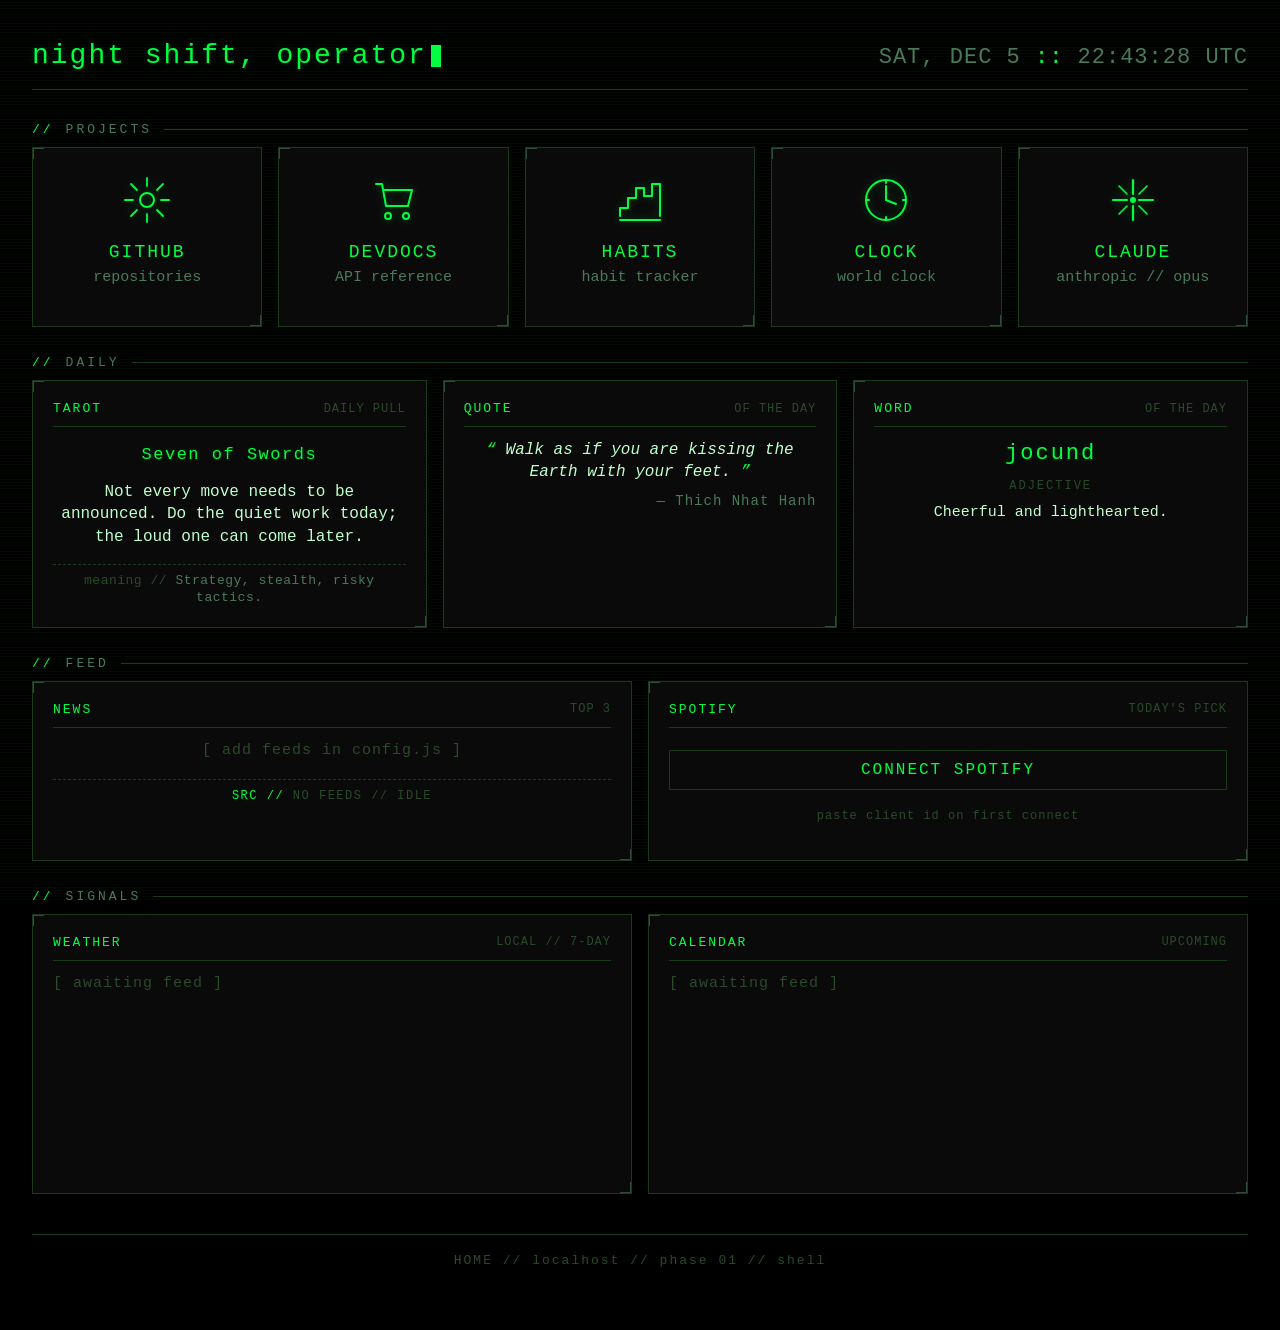
==== browsers/librewolf/newtab/index.html @ 65a0a0f4 "Initial public release Co-Authored-By: Claude Opus 5.5 <noreply@anthropic.com>" ====
<!DOCTYPE html>
<html lang="en">
<head>
<meta charset="UTF-8">
<title>HOME // new tab</title>
<style>
  :root {
    --sc-bg:         #000000;
    --sc-panel:      #0a0a0a;
    --sc-hover:      #001a0a;
    --sc-border:     #1a3a1a;
    --sc-border-lit: #00ff41;
    --sc-text:       #c0ffcc;
    --sc-text-dim:   #4a7a5a;
    --sc-text-ghost: #2a4a2a;
    --sc-green:      #00ff41;
    --sc-green-dim:  #00cc33;
    --sc-amber:      #ffaa00;
    --sc-red:        #ff0033;
    --sc-glow:       0 0 12px rgba(0, 255, 65, 0.35);
    --sc-glow-soft:  0 0 6px  rgba(0, 255, 65, 0.18);
  }

  * { box-sizing: border-box; margin: 0; padding: 0; }

  html, body {
    background: var(--sc-bg);
    color: var(--sc-text);
    font-family: "VT323", monospace;
    font-size: 20px;
    min-height: 100vh;
    overflow-x: hidden;
  }

  /* Scanlines overlay — classic CRT scanline pattern */
  body::before {
    content: "";
    position: fixed;
    inset: 0;
    pointer-events: none;
    z-index: 1;
    background-image: repeating-linear-gradient(
      to bottom,
      transparent 0,
      transparent 2px,
      rgba(0, 255, 65, 0.04) 2px,
      rgba(0, 255, 65, 0.04) 3px
    );
  }

  .wrap {
    max-width: 1400px;
    margin: 0 auto;
    padding: 40px 32px 60px;
    position: relative;
    z-index: 2;
  }

  /* ===== Header ===== */
  header {
    display: flex;
    align-items: baseline;
    justify-content: space-between;
    padding-bottom: 18px;
    border-bottom: 1px solid var(--sc-border);
    margin-bottom: 32px;
  }
  .greeting {
    font-family: "VT323", monospace;
    font-size: 28px;
    color: var(--sc-green);
    letter-spacing: 2px;
    text-shadow: var(--sc-glow-soft);
  }
  .greeting .cursor {
    display: inline-block;
    width: 10px; height: 22px;
    background: var(--sc-green);
    margin-left: 4px;
    animation: blink 1s steps(2) infinite;
    vertical-align: middle;
  }
  .clock {
    font-family: "VT323", monospace;
    font-size: 22px;
    color: var(--sc-text-dim);
    letter-spacing: 1px;
  }
  .clock .sep { color: var(--sc-green); }
  @keyframes blink { 50% { opacity: 0; } }

  /* ===== Row headers ===== */
  .row-label {
    font-family: "VT323", monospace;
    font-size: 13px;
    letter-spacing: 3px;
    color: var(--sc-text-dim);
    text-transform: uppercase;
    margin: 28px 0 10px;
    display: flex;
    align-items: center;
    gap: 12px;
  }
  .row-label::before {
    content: "//";
    color: var(--sc-green);
  }
  .row-label::after {
    content: "";
    flex: 1;
    height: 1px;
    background: var(--sc-border);
  }

  /* ===== Grid rows ===== */
  .grid-5 {
    display: grid;
    grid-template-columns: repeat(5, 1fr);
    gap: 16px;
  }
  .grid-4 {
    display: grid;
    grid-template-columns: repeat(4, 1fr);
    gap: 16px;
  }
  .grid-3 {
    display: grid;
    grid-template-columns: repeat(3, 1fr);
    gap: 16px;
  }
  .grid-2 {
    display: grid;
    grid-template-columns: repeat(2, 1fr);
    gap: 16px;
  }

  @media (max-width: 1200px) {
    .grid-5 { grid-template-columns: repeat(3, 1fr); }
  }
  @media (max-width: 1000px) {
    .grid-4 { grid-template-columns: repeat(2, 1fr); }
    .grid-3 { grid-template-columns: 1fr; }
    .grid-2 { grid-template-columns: 1fr; }
  }
  @media (max-width: 800px) {
    .grid-5 { grid-template-columns: repeat(2, 1fr); }
  }
  @media (max-width: 560px) {
    .grid-4 { grid-template-columns: 1fr; }
    .grid-5 { grid-template-columns: 1fr; }
  }

  /* ===== Card base ===== */
  .card {
    background: var(--sc-panel);
    border: 1px solid var(--sc-border);
    padding: 20px;
    position: relative;
    transition: border-color 150ms ease,
                box-shadow   200ms ease,
                background   150ms ease;
    overflow: hidden;
  }
  .card:hover {
    border-color: var(--sc-green);
    box-shadow: var(--sc-glow);
    background: var(--sc-hover);
  }
  .card::before {
    content: "";
    position: absolute;
    top: 0; left: 0;
    width: 10px; height: 10px;
    border-top:  1px solid var(--sc-text-dim);
    border-left: 1px solid var(--sc-text-dim);
    opacity: 0.6;
    transition: border-color 150ms ease;
  }
  .card:hover::before { border-color: var(--sc-green); }
  .card::after {
    content: "";
    position: absolute;
    bottom: 0; right: 0;
    width: 10px; height: 10px;
    border-bottom: 1px solid var(--sc-text-dim);
    border-right:  1px solid var(--sc-text-dim);
    opacity: 0.6;
    transition: border-color 150ms ease;
  }
  .card:hover::after { border-color: var(--sc-green); }

  /* ===== Launcher cards ===== */
  .launcher {
    display: flex;
    flex-direction: column;
    align-items: center;
    text-align: center;
    text-decoration: none;
    color: inherit;
    padding: 24px 16px;
    min-height: 180px;
  }
  .launcher .icon-slot {
    width: 56px; height: 56px;
    display: flex;
    align-items: center;
    justify-content: center;
    color: var(--sc-green);
    margin-bottom: 14px;
    filter: drop-shadow(0 0 4px rgba(0, 255, 65, 0.3));
  }
  .launcher:hover .icon-slot {
    filter: drop-shadow(0 0 8px rgba(0, 255, 65, 0.7));
  }
  .launcher .title {
    font-family: "VT323", monospace;
    font-size: 18px;
    color: var(--sc-green);
    letter-spacing: 2px;
    margin-bottom: 6px;
  }
  .launcher .tagline {
    font-size: 15px;
    color: var(--sc-text-dim);
    line-height: 1.3;
  }

  /* ===== Widget cards ===== */
  .widget {
    min-height: 180px;
    display: flex;
    flex-direction: column;
  }
  .widget .w-head {
    display: flex;
    align-items: center;
    justify-content: space-between;
    padding-bottom: 10px;
    margin-bottom: 12px;
    border-bottom: 1px solid var(--sc-border);
  }
  .widget .w-title {
    font-family: "VT323", monospace;
    font-size: 13px;
    letter-spacing: 2px;
    color: var(--sc-green);
    text-transform: uppercase;
  }
  .widget .w-badge {
    font-size: 12px;
    color: var(--sc-text-ghost);
    letter-spacing: 1px;
  }
  .widget .w-body {
    flex: 1;
    color: var(--sc-text);
    font-size: 17px;
    line-height: 1.4;
    display: flex;
    align-items: center;
    justify-content: center;
    text-align: center;
  }
  .widget .placeholder {
    color: var(--sc-text-ghost);
    font-size: 15px;
    letter-spacing: 1px;
  }
  .widget .placeholder::before { content: "[ "; }
  .widget .placeholder::after  { content: " ]"; }

  /* Lower row — weather + calendar get taller cards */
  .row-lower .widget { min-height: 280px; }

  /* ===== Widget content — tarot / quote / word ===== */
  .w-body { align-items: flex-start !important; justify-content: flex-start !important; }
  .w-body .content {
    width: 100%;
    display: flex;
    flex-direction: column;
    gap: 8px;
  }
  /* Tarot */
  .tarot-name {
    font-family: "VT323", monospace;
    font-size: 17px;
    color: var(--sc-green);
    letter-spacing: 1.5px;
    text-shadow: var(--sc-glow-soft);
    text-align: center;
    margin-top: 4px;
  }
  .tarot-read {
    font-size: 16px;
    color: var(--sc-text);
    line-height: 1.4;
    text-align: center;
    margin-top: 6px;
  }
  .tarot-meaning {
    font-size: 13px;
    color: var(--sc-text-dim);
    line-height: 1.3;
    text-align: center;
    margin-top: 8px;
    padding-top: 8px;
    border-top: 1px dashed var(--sc-border);
    letter-spacing: 0.5px;
  }
  .tarot-meaning::before { content: "meaning // "; color: var(--sc-text-ghost); }
  /* Source/attribution footer used on daily widgets */
  .w-src {
    font-size: 12px;
    color: var(--sc-text-ghost);
    letter-spacing: 1.5px;
    margin-top: 10px;
    padding-top: 8px;
    border-top: 1px dashed var(--sc-border);
    text-transform: uppercase;
  }
  .w-src::before { content: "src // "; color: var(--sc-green); }
  /* Quote */
  .quote-text {
    font-size: 16px;
    color: var(--sc-text);
    line-height: 1.4;
    font-style: italic;
  }
  .quote-text::before { content: "“ "; color: var(--sc-green); }
  .quote-text::after  { content: " ”"; color: var(--sc-green); }
  .quote-author {
    font-size: 14px;
    color: var(--sc-text-dim);
    text-align: right;
    letter-spacing: 1px;
  }
  .quote-author::before { content: "— "; }
  /* Word */
  .word-text {
    font-family: "VT323", monospace;
    font-size: 22px;
    color: var(--sc-green);
    letter-spacing: 2px;
    text-shadow: var(--sc-glow-soft);
  }
  .word-pos {
    font-size: 12px;
    color: var(--sc-text-ghost);
    letter-spacing: 2px;
    text-transform: uppercase;
  }
  .word-def {
    font-size: 15px;
    color: var(--sc-text);
    line-height: 1.35;
  }
  /* News */
  .news-widget { min-height: 0; }
  .news-widget .w-body { display: block; }
  .news-item {
    display: flex;
    gap: 16px;
    align-items: baseline;
    padding: 10px 2px;
    text-decoration: none;
    color: inherit;
    border-bottom: 1px dashed var(--sc-border);
    transition: color 120ms ease, background 120ms ease;
  }
  .news-item:last-of-type { border-bottom: none; }
  .news-item:hover {
    background: var(--sc-hover);
  }
  .news-label {
    font-size: 14px;
    letter-spacing: 1.5px;
    color: var(--sc-green);
    text-transform: uppercase;
    min-width: 170px;
    flex-shrink: 0;
    text-shadow: var(--sc-glow-soft);
  }
  .news-label::before { content: "[ "; color: var(--sc-text-ghost); }
  .news-label::after  { content: " ]"; color: var(--sc-text-ghost); }
  .news-title {
    font-size: 16px;
    color: var(--sc-text);
    line-height: 1.3;
  }
  .news-item:hover .news-title { color: var(--sc-green); }
  @media (max-width: 700px) {
    .news-item { flex-direction: column; gap: 4px; }
    .news-label { min-width: 0; }
  }
  /* Spotify */
  .spotify-widget .w-body { display: block; }
  .spotify-track {
    display: flex;
    gap: 14px;
    align-items: center;
    text-decoration: none;
    color: inherit;
    padding: 6px 0;
    transition: opacity 120ms ease;
  }
  .spotify-track:hover { opacity: 0.9; }
  .spotify-art {
    width: 84px;
    height: 84px;
    border: 1px solid var(--sc-border);
    flex-shrink: 0;
    object-fit: cover;
    transition: border-color 120ms ease, box-shadow 200ms ease;
  }
  .spotify-track:hover .spotify-art {
    border-color: var(--sc-green);
    box-shadow: var(--sc-glow);
  }
  .spotify-meta { flex: 1; min-width: 0; }
  .spotify-title {
    font-size: 18px;
    color: var(--sc-green);
    text-shadow: var(--sc-glow-soft);
    margin-bottom: 4px;
    overflow: hidden;
    text-overflow: ellipsis;
    white-space: nowrap;
    letter-spacing: 1px;
  }
  .spotify-artist {
    font-size: 15px;
    color: var(--sc-text);
    overflow: hidden;
    text-overflow: ellipsis;
    white-space: nowrap;
  }
  .spotify-album {
    font-size: 13px;
    color: var(--sc-text-dim);
    margin-top: 4px;
    overflow: hidden;
    text-overflow: ellipsis;
    white-space: nowrap;
  }
  .spotify-connect-wrap { text-align: center; padding: 10px 0; }
  .spotify-connect {
    background: transparent;
    color: var(--sc-green);
    border: 1px solid var(--sc-border);
    padding: 10px 20px;
    font-family: "VT323", monospace;
    font-size: 16px;
    letter-spacing: 2px;
    cursor: pointer;
    text-transform: uppercase;
    transition: all 150ms ease;
  }
  .spotify-connect:hover {
    border-color: var(--sc-green);
    box-shadow: var(--sc-glow);
    background: var(--sc-hover);
  }
  .spotify-hint {
    font-size: 12px;
    color: var(--sc-text-ghost);
    margin-top: 10px;
    letter-spacing: 1px;
  }

  /* ===== Footer ===== */
  footer {
    margin-top: 40px;
    padding-top: 18px;
    border-top: 1px solid var(--sc-border);
    text-align: center;
    font-size: 13px;
    color: var(--sc-text-ghost);
    letter-spacing: 2px;
  }
</style>
</head>
<body>
<div class="wrap">

  <header>
    <div class="greeting">
      <span id="greeting">boot sequence</span><span class="cursor"></span>
    </div>
    <div class="clock">
      <span id="date">—</span>
      <span class="sep">::</span>
      <span id="time">—</span>
    </div>
  </header>

  <!-- ===== ROW 1 — launchers ===== -->
  <div class="row-label">PROJECTS</div>
  <section class="grid-5">

    <a class="card launcher" href="https://github.com">
      <span class="icon-slot" aria-hidden="true">
        <!-- sunburst / radiating phosphor -->
        <svg width="48" height="48" viewBox="0 0 48 48" fill="none" stroke="currentColor" stroke-width="2" stroke-linecap="round">
          <circle cx="24" cy="24" r="7"/>
          <g stroke-width="1.8">
            <line x1="24" y1="2"  x2="24" y2="10"/>
            <line x1="24" y1="38" x2="24" y2="46"/>
            <line x1="2"  y1="24" x2="10" y2="24"/>
            <line x1="38" y1="24" x2="46" y2="24"/>
            <line x1="8"  y1="8"  x2="14" y2="14"/>
            <line x1="34" y1="34" x2="40" y2="40"/>
            <line x1="40" y1="8"  x2="34" y2="14"/>
            <line x1="14" y1="34" x2="8"  y2="40"/>
          </g>
        </svg>
      </span>
      <div class="title">GITHUB</div>
      <div class="tagline">repositories</div>
    </a>

    <a class="card launcher" href="https://devdocs.io">
      <span class="icon-slot" aria-hidden="true">
        <!-- minimal cart -->
        <svg width="48" height="48" viewBox="0 0 48 48" fill="none" stroke="currentColor" stroke-width="2" stroke-linecap="round" stroke-linejoin="round">
          <path d="M6 8 H12 L16 30 H38 L42 14 H14"/>
          <circle cx="18" cy="40" r="3"/>
          <circle cx="36" cy="40" r="3"/>
        </svg>
      </span>
      <div class="title">DEVDOCS</div>
      <div class="tagline">API reference</div>
    </a>

    <a class="card launcher" href="https://example.com">
      <span class="icon-slot" aria-hidden="true">
        <!-- stepped habit graph -->
        <svg width="48" height="48" viewBox="0 0 48 48" fill="none" stroke="currentColor" stroke-width="2" stroke-linecap="round" stroke-linejoin="round">
          <polyline points="4,40 4,32 12,32 12,22 20,22 20,12 28,12 28,20 36,20 36,8 44,8 44,40"/>
          <line x1="4" y1="44" x2="44" y2="44"/>
        </svg>
      </span>
      <div class="title">HABITS</div>
      <div class="tagline">habit tracker</div>
    </a>

    <a class="card launcher" href="https://time.is">
      <span class="icon-slot" aria-hidden="true">
        <!-- analog clock -->
        <svg width="48" height="48" viewBox="0 0 48 48" fill="none" stroke="currentColor" stroke-width="2" stroke-linecap="round">
          <circle cx="24" cy="24" r="20"/>
          <line x1="24" y1="24" x2="24" y2="10"/>
          <line x1="24" y1="24" x2="34" y2="28"/>
          <line x1="24" y1="4" x2="24" y2="7"/>
          <line x1="24" y1="41" x2="24" y2="44"/>
          <line x1="4" y1="24" x2="7" y2="24"/>
          <line x1="41" y1="24" x2="44" y2="24"/>
        </svg>
      </span>
      <div class="title">CLOCK</div>
      <div class="tagline">world clock</div>
    </a>

    <a class="card launcher" href="https://claude.ai">
      <span class="icon-slot" aria-hidden="true">
        <!-- claude: 8-point radial spark, nods to Anthropic's mark without copying -->
        <svg width="48" height="48" viewBox="0 0 48 48" fill="none" stroke="currentColor" stroke-width="2" stroke-linecap="round">
          <g stroke-width="2.2">
            <!-- four long cardinal rays -->
            <line x1="24" y1="4"  x2="24" y2="18"/>
            <line x1="24" y1="30" x2="24" y2="44"/>
            <line x1="4"  y1="24" x2="18" y2="24"/>
            <line x1="30" y1="24" x2="44" y2="24"/>
          </g>
          <g stroke-width="1.6">
            <!-- four shorter diagonal rays -->
            <line x1="10" y1="10" x2="18" y2="18"/>
            <line x1="30" y1="30" x2="38" y2="38"/>
            <line x1="38" y1="10" x2="30" y2="18"/>
            <line x1="18" y1="30" x2="10" y2="38"/>
          </g>
          <!-- tight center dot -->
          <circle cx="24" cy="24" r="2" fill="currentColor"/>
        </svg>
      </span>
      <div class="title">CLAUDE</div>
      <div class="tagline">anthropic // opus</div>
    </a>

  </section>

  <!-- ===== ROW 2 — daily widgets ===== -->
  <div class="row-label">DAILY</div>
  <section class="grid-3">


    <article class="card widget">
      <div class="w-head">
        <div class="w-title">TAROT</div>
        <div class="w-badge" id="tarot-badge">DAILY PULL</div>
      </div>
      <div class="w-body" id="tarot-body"><span class="placeholder">awaiting transmission</span></div>
    </article>

    <article class="card widget">
      <div class="w-head">
        <div class="w-title">QUOTE</div>
        <div class="w-badge" id="quote-badge">OF THE DAY</div>
      </div>
      <div class="w-body" id="quote-body"><span class="placeholder">awaiting transmission</span></div>
    </article>

    <article class="card widget">
      <div class="w-head">
        <div class="w-title">WORD</div>
        <div class="w-badge" id="word-badge">OF THE DAY</div>
      </div>
      <div class="w-body" id="word-body"><span class="placeholder">awaiting transmission</span></div>
    </article>

  </section>

  <!-- ===== ROW 3 — news feed + spotify ===== -->
  <div class="row-label">FEED</div>
  <section class="grid-2">
    <article class="card widget news-widget">
      <div class="w-head">
        <div class="w-title">NEWS</div>
        <div class="w-badge" id="news-badge">TOP 3</div>
      </div>
      <div class="w-body" id="news-body"><span class="placeholder">awaiting feed</span></div>
    </article>
    <article class="card widget spotify-widget">
      <div class="w-head">
        <div class="w-title">SPOTIFY</div>
        <div class="w-badge" id="spotify-badge">TODAY'S PICK</div>
      </div>
      <div class="w-body" id="spotify-body"><span class="placeholder">not connected</span></div>
    </article>
  </section>

  <!-- ===== ROW 4 — weather + calendar ===== -->
  <div class="row-label">SIGNALS</div>
  <section class="grid-2 row-lower">

    <article class="card widget">
      <div class="w-head">
        <div class="w-title">WEATHER</div>
        <div class="w-badge" id="weather-badge">LOCAL // 7-DAY</div>
      </div>
      <div class="w-body"><span class="placeholder">awaiting feed</span></div>
    </article>

    <article class="card widget">
      <div class="w-head">
        <div class="w-title">CALENDAR</div>
        <div class="w-badge">UPCOMING</div>
      </div>
      <div class="w-body"><span class="placeholder">awaiting feed</span></div>
    </article>

  </section>

  <footer>HOME // <span id="hostline">localhost</span> // phase 01 // shell</footer>

</div>

<script src="config.js"></script>
<script>
  // ===== Time-of-day greeting + clock =====
  // Matches GRTA mood schedule: dawn / morning / afternoon / evening / night
  const pad = n => String(n).padStart(2, "0");

  const CFG = window.HOME_CONFIG || {};
  const USER = CFG.name || "operator";

  function greetingFor(h) {
    if (h >= 5  && h < 12) return "good morning, " + USER;
    if (h >= 12 && h < 18) return "good afternoon, " + USER;
    if (h >= 18 && h < 22) return "good evening, " + USER;
    return "night shift, " + USER;
  }

  // Launcher cards and badges from config.js (missing entries keep the markup defaults).
  document.querySelectorAll(".card.launcher").forEach((card, i) => {
    const l = (CFG.launchers || [])[i];
    if (!l) return;
    if (l.href) card.href = l.href;
    if (l.title) card.querySelector(".title").textContent = l.title;
    if (l.tagline) card.querySelector(".tagline").textContent = l.tagline;
  });
  if (CFG.weatherLabel) document.getElementById("weather-badge").textContent = CFG.weatherLabel;

  function render() {
    const d = new Date();
    document.getElementById("greeting").textContent = greetingFor(d.getHours());
    document.getElementById("date").textContent =
      d.toLocaleDateString(undefined, { weekday: "short", month: "short", day: "numeric" }).toUpperCase();
    // Include the timezone abbreviation so the spoofed-tz case is visible.
    // If RFP is still clamping us to UTC, this reads "UTC" or nothing.
    const tz = (() => {
      try {
        const m = d.toLocaleString("en-US", { timeZoneName: "short" }).match(/\b([A-Z]{2,5})$/);
        return m ? m[1] : "";
      } catch (_) { return ""; }
    })();
    document.getElementById("time").textContent =
      pad(d.getHours()) + ":" + pad(d.getMinutes()) + ":" + pad(d.getSeconds()) +
      (tz ? " " + tz : "");
  }
  render();
  setInterval(render, 1000);
</script>

<script>
/* ==== Phase 2 data: tarot deck + quote fallback + word bank ==== */

const TAROT_DECK = [
  // Major Arcana — r = today's energy read
  { n: "0 — The Fool",            m: "New beginnings, leap of faith, innocence, spontaneity.",      r: "Say yes to the thing that scares you a little. The jump is the point — no one ever felt ready." },
  { n: "I — The Magician",        m: "Manifestation, resourcefulness, willpower, focused action.",  r: "You already have every tool you need. Stop collecting and start building." },
  { n: "II — The High Priestess", m: "Intuition, sacred knowledge, the unconscious mind, stillness.",r: "The answer is quieter than the noise. Sit with the question before reaching for the inbox." },
  { n: "III — The Empress",       m: "Femininity, beauty, nature, abundance, nurture.",             r: "Nurture the thing you've been neglecting — the project, the person, the self. Today it grows." },
  { n: "IV — The Emperor",        m: "Authority, structure, control, stable foundation.",           r: "Structure beats willpower. Build the framework today, work inside it tomorrow." },
  { n: "V — The Hierophant",      m: "Tradition, spiritual wisdom, conformity, mentorship.",        r: "Someone has already solved this problem. Find them, read them, borrow the playbook." },
  { n: "VI — The Lovers",         m: "Love, harmony, partnerships, alignment of values.",           r: "A choice today aligns you with what matters. Pick the option your values endorse, not the one that's easier." },
  { n: "VII — The Chariot",       m: "Control, willpower, determination, victory through discipline.",r: "Two forces pulling opposite ways — hold the reins on both. Discipline is the only vehicle forward." },
  { n: "VIII — Strength",         m: "Courage, inner strength, compassion, soft persuasion.",       r: "Soft hand, firm resolve. You don't have to win the argument to hold the ground." },
  { n: "IX — The Hermit",         m: "Soul-searching, introspection, solitude, inner guidance.",    r: "Pull back from the group chat today. The signal you need comes in silence." },
  { n: "X — Wheel of Fortune",    m: "Cycles, turning points, destiny, good luck.",                 r: "Something's turning in your favor — don't muscle it, ride it. Notice which door just opened." },
  { n: "XI — Justice",            m: "Fairness, truth, cause and effect, accountability.",          r: "A ledger's about to balance. Tell the truth, own the share that's yours, and let the rest go." },
  { n: "XII — The Hanged Man",    m: "Pause, surrender, new perspective, letting go.",              r: "You're stuck because you're pushing. Let go for a minute and the view flips." },
  { n: "XIII — Death",            m: "Endings, transformation, transition, release.",               r: "Something wants to end today. Don't prop it up out of nostalgia — compost it." },
  { n: "XIV — Temperance",        m: "Balance, moderation, patience, purposeful blending.",         r: "The sustainable pace wins today. Not the sprint, not the crawl — the walk you can keep." },
  { n: "XV — The Devil",          m: "Shadow self, attachment, addiction, self-imposed limits.",    r: "A habit's running the show. Look it dead in the eye — most of its power dies in the looking." },
  { n: "XVI — The Tower",         m: "Sudden upheaval, revelation, collapse of false structure.",   r: "If something falls today, it was already hollow. Clear the rubble — don't rebuild the same thing." },
  { n: "XVII — The Star",         m: "Hope, faith, renewal, serenity, inspiration.",                r: "After a rough stretch, a clear sky. Let yourself believe in the next thing you're making." },
  { n: "XVIII — The Moon",        m: "Illusion, intuition, fear surfacing, the subconscious.",      r: "Not everything you're feeling is real — but not everything you're feeling is wrong. Name which is which." },
  { n: "XIX — The Sun",           m: "Joy, success, vitality, positivity, clarity.",                r: "Today is good on purpose. Don't earn it, don't over-explain it — just be in it." },
  { n: "XX — Judgement",          m: "Reckoning, inner calling, rebirth, absolution.",              r: "A call is coming through — from your past, your gut, or a version of yourself you left behind. Answer it." },
  { n: "XXI — The World",         m: "Completion, integration, accomplishment, wholeness.",         r: "You're closer to done than you think. Finish the last 10% today — don't start a new chapter mid-sentence." },
  // Wands — fire, passion, creative energy
  { n: "Ace of Wands",    m: "Spark of inspiration, new creative energy, opportunity.",             r: "An idea just lit up — protect it for thirty minutes before you pitch, share, or evaluate it." },
  { n: "Two of Wands",    m: "Future planning, decision to expand, bold vision.",                   r: "Zoom out. The six-month view makes today's tradeoff obvious." },
  { n: "Three of Wands",  m: "Foresight, progress, ships coming in.",                               r: "The work you shipped earlier is starting to return value. Watch for signals — follow the warm ones." },
  { n: "Four of Wands",   m: "Celebration, home, belonging, milestones.",                           r: "A milestone earned, even if small — mark it out loud. Unacknowledged wins atrophy." },
  { n: "Five of Wands",   m: "Friction, competition, scrappy disagreement.",                        r: "Friction today is a sign people care. Don't smooth it too early — the heat is making the shape." },
  { n: "Six of Wands",    m: "Public recognition, victory, confidence affirmed.",                   r: "You're being seen. Accept the credit without deflecting — then get back to the next thing." },
  { n: "Seven of Wands",  m: "Defending your ground, perseverance, conviction.",                    r: "Hold the line on the standard. If you lower it today, you'll be defending the lower one tomorrow." },
  { n: "Eight of Wands",  m: "Swift motion, news arriving, rapid progress.",                        r: "Things speed up today. Inbox is active — check it with intention, not anxiety." },
  { n: "Nine of Wands",   m: "Resilience, last stand, stamina under pressure.",                     r: "You're tired, you're close. Not 'push through' — just one more honest round, then rest on purpose." },
  { n: "Ten of Wands",    m: "Overburden, responsibility, carrying too much.",                      r: "The load is too heavy because some of it isn't yours. Put down what you picked up for someone else." },
  { n: "Page of Wands",   m: "Discovery, enthusiasm, exploration of what's new.",                   r: "A beginner's curiosity today. Poke the thing you don't fully understand — the reps compound fast." },
  { n: "Knight of Wands", m: "Adventure, impulsive drive, passionate movement.",                    r: "Momentum is a gift but a poor strategist. Go fast on the right thing — pause to check that twice." },
  { n: "Queen of Wands",  m: "Warmth, confidence, magnetic presence.",                              r: "Bring the warmth today, not the heat. Your presence does more than your pitch." },
  { n: "King of Wands",   m: "Visionary leader, entrepreneurial fire, honor.",                      r: "Lead by pointing at the thing, not by pulling people toward it. The vision is the work." },
  // Cups — water, emotion, relationships
  { n: "Ace of Cups",     m: "New feelings, emotional opening, intuitive flow.",                    r: "Feelings are data. Something opened up — notice what, without rushing to respond." },
  { n: "Two of Cups",     m: "Mutual attraction, partnership, deep rapport.",                       r: "A relationship that matters needs ten minutes of real attention today. Make it." },
  { n: "Three of Cups",   m: "Friendship, celebration, community joy.",                             r: "The work is better when you share it. Text the friend, send the picture, include someone in." },
  { n: "Four of Cups",    m: "Apathy, turning inward, missing what's offered.",                     r: "Something good is being offered while you're looking past it. Look up." },
  { n: "Five of Cups",    m: "Grief, regret, but two cups remain standing.",                        r: "It's OK to mourn what didn't work. It's also OK to pick up what still does — two cups are standing." },
  { n: "Six of Cups",     m: "Nostalgia, childhood memory, old friendships.",                       r: "Something from before is useful again. Reach back — old tool, old friend, old note — bring it forward." },
  { n: "Seven of Cups",   m: "Many options, illusion, need to choose.",                             r: "Too many tabs open, literal and figurative. Close six. The right one becomes obvious." },
  { n: "Eight of Cups",   m: "Walking away from what no longer nourishes.",                         r: "You've outgrown something — a tool, a role, a rhythm. Walking away today isn't quitting, it's honesty." },
  { n: "Nine of Cups",    m: "Contentment, wish fulfilled, gratitude.",                             r: "You have more than you're letting yourself notice. Five minutes of gratitude, specific, written down." },
  { n: "Ten of Cups",     m: "Emotional harmony, family, belonging fulfilled.",                     r: "Belonging isn't found, it's made. Tend the people you're already chosen by." },
  { n: "Page of Cups",    m: "Creative message, tender intuition, surprise feeling.",               r: "A surprising feeling shows up — receive it without immediately analyzing it. The message is in the feeling." },
  { n: "Knight of Cups",  m: "Romance, imagination in motion, following the heart.",                r: "Make the romantic gesture today — in love, in craft, in how you open the email. The flourish is the point." },
  { n: "Queen of Cups",   m: "Compassion, emotional wisdom, gentle holding.",                       r: "Be the calm one today. Not the fixer — the one who makes space for someone else to find their own footing." },
  { n: "King of Cups",    m: "Emotional balance, calm under pressure, diplomat.",                   r: "Respond, don't react. The pause before your reply is where your power is today." },
  // Swords — air, mind, conflict
  { n: "Ace of Swords",   m: "Breakthrough, clarity, cutting through confusion.",                   r: "A clear thought cuts through a week of fog today. Write it down the second it lands." },
  { n: "Two of Swords",   m: "Stalemate, blocked, decision avoided.",                               r: "You already know. The only thing missing is your willingness to admit it. Decide by sundown." },
  { n: "Three of Swords", m: "Heartbreak, grief, necessary wounding.",                              r: "A truth will sting today — don't numb it, don't perform it. Let it do its work and pass through." },
  { n: "Four of Swords",  m: "Rest, recovery, retreat to recharge.",                                r: "Rest is the work today. Nap, walk, log off. Guilt about stopping is a cognitive bug, not a signal." },
  { n: "Five of Swords",  m: "Hollow victory, conflict's cost, tension.",                           r: "Winning the argument isn't free. Ask if the cost is worth the point you're trying to make." },
  { n: "Six of Swords",   m: "Transition, moving to calmer waters.",                                r: "You're mid-crossing. The old shore is gone, the new one isn't clear yet — that's fine, just keep rowing." },
  { n: "Seven of Swords", m: "Strategy, stealth, risky tactics.",                                   r: "Not every move needs to be announced. Do the quiet work today; the loud one can come later." },
  { n: "Eight of Swords", m: "Self-imposed trap, perceived restriction.",                           r: "The rope isn't tied. Three of the constraints you think you have, you can just walk out of." },
  { n: "Nine of Swords",  m: "Night anxiety, worry loops, dread.",                                  r: "The 3am version of the problem is lying to you. Wait until you've had coffee before you believe it." },
  { n: "Ten of Swords",   m: "Rock bottom — after this, only up.",                                  r: "Something's hit its floor. Good news: there's nothing left to lose on this front. Build back clean." },
  { n: "Page of Swords",  m: "Curiosity, mental energy, restless learner.",                         r: "Chase the curiosity today. Rabbit hole for an hour — you'll find something you needed." },
  { n: "Knight of Swords",m: "Charge, conviction, direct action.",                                  r: "Go direct today. Skip the five-paragraph preamble, say the thing in one sentence, send it." },
  { n: "Queen of Swords", m: "Clear-eyed, independent, unsentimental truth.",                       r: "Warm heart, cold eye. You can care deeply about the person and still tell them the truth." },
  { n: "King of Swords",  m: "Intellectual authority, ethical reasoning.",                          r: "Be the adult in the room. Calm logic. The feelings are real; the decision is still yours to make clearly." },
  // Pentacles — earth, material, body, work
  { n: "Ace of Pentacles",   m: "New material opportunity, stable ground, seed money.",             r: "A real opportunity with real mechanics today — not a pitch, not a dream. Investigate the actual numbers." },
  { n: "Two of Pentacles",   m: "Juggling, adaptability, flux with rhythm.",                        r: "Multiple plates up is fine; just don't pretend they're all equally important. Rank them, then juggle." },
  { n: "Three of Pentacles", m: "Collaboration, skill-building, craft mastery.",                    r: "Someone can help you today. Not 'save you' — pair with you. Ask." },
  { n: "Four of Pentacles",  m: "Security, holding tight, conserving resources.",                   r: "Holding on tight is how you crush what you're protecting. Loosen the grip — it stays." },
  { n: "Five of Pentacles",  m: "Scarcity felt, help available if you look up.",                    r: "You feel low on something — money, energy, attention. Check what's actually there before spiraling." },
  { n: "Six of Pentacles",   m: "Generosity, balanced giving and receiving.",                       r: "Give something today — help, money, time, a real compliment. And notice if you can accept one back." },
  { n: "Seven of Pentacles", m: "Patience, the long game, sustainable growth.",                     r: "The work is growing even when you don't see it. Check in, don't uproot. Water and wait." },
  { n: "Eight of Pentacles", m: "Apprenticeship, deep practice, craftsmanship.",                    r: "Reps today. Same motion, slightly better, lots of times. Mastery is boring on purpose." },
  { n: "Nine of Pentacles",  m: "Abundance earned, self-sufficiency, elegance.",                    r: "Look at what you've built. Seriously — stop for five minutes and see it. That's real." },
  { n: "Ten of Pentacles",   m: "Legacy, generational wealth, rooted family.",                      r: "Think in decades today, not quarters. What's the version of this that outlives you?" },
  { n: "Page of Pentacles",  m: "Goal-setting, study, new venture plotted.",                        r: "Pick one goal and write the first three concrete steps. Not ten. Three." },
  { n: "Knight of Pentacles",m: "Steady work, reliability, unglamorous progress.",                  r: "Boring is the strategy today. Show up, do the thing, log it, close the laptop. Consistency is the edge." },
  { n: "Queen of Pentacles", m: "Nurturing, resourceful, rooted in the real.",                      r: "Tend the physical environment today — the desk, the pantry, the body. The mind follows the space." },
  { n: "King of Pentacles",  m: "Prosperity, provider, material mastery.",                          r: "You have more leverage than you're using. Invest something — time, capital, attention — with intent, not fear." }
];

const QUOTES_LOCAL = [
  { q: "The obstacle is the way.", a: "Marcus Aurelius" },
  { q: "The cave you fear to enter holds the treasure you seek.", a: "Joseph Campbell" },
  { q: "Simplicity is the ultimate sophistication.", a: "Leonardo da Vinci" },
  { q: "The only way to do great work is to love what you do.", a: "Steve Jobs" },
  { q: "Do not go where the path may lead, go instead where there is no path and leave a trail.", a: "Ralph Waldo Emerson" },
  { q: "It always seems impossible until it's done.", a: "Nelson Mandela" },
  { q: "Whether you think you can or think you can't, you're right.", a: "Henry Ford" },
  { q: "The future depends on what you do today.", a: "Mahatma Gandhi" },
  { q: "Quality is not an act, it is a habit.", a: "Aristotle" },
  { q: "First, solve the problem. Then, write the code.", a: "John Johnson" },
  { q: "Premature optimization is the root of all evil.", a: "Donald Knuth" },
  { q: "Talk is cheap. Show me the code.", a: "Linus Torvalds" },
  { q: "Any sufficiently advanced technology is indistinguishable from magic.", a: "Arthur C. Clarke" },
  { q: "The best way to predict the future is to invent it.", a: "Alan Kay" },
  { q: "Make it work, make it right, make it fast.", a: "Kent Beck" },
  { q: "Programs must be written for people to read, and only incidentally for machines to execute.", a: "Harold Abelson" },
  { q: "Walk as if you are kissing the Earth with your feet.", a: "Thich Nhat Hanh" },
  { q: "Wherever you are, be all there.", a: "Jim Elliot" },
  { q: "The present moment is the only moment available to us, and it is the door to all moments.", a: "Thich Nhat Hanh" },
  { q: "When you know yourself, you are empowered. When you accept yourself, you are invincible.", a: "Tina Lifford" },
  { q: "He who is not busy being born is busy dying.", a: "Bob Dylan" },
  { q: "We are what we pretend to be, so we must be careful about what we pretend to be.", a: "Kurt Vonnegut" },
  { q: "Stay hungry, stay foolish.", a: "Stewart Brand" },
  { q: "Discipline equals freedom.", a: "Jocko Willink" },
  { q: "Amateurs sit and wait for inspiration. The rest of us just get up and go to work.", a: "Stephen King" },
  { q: "The price of anything is the amount of life you exchange for it.", a: "Henry David Thoreau" },
  { q: "The scariest moment is always just before you start.", a: "Stephen King" },
  { q: "You miss 100% of the shots you don't take.", a: "Wayne Gretzky" },
  { q: "Fall seven times, stand up eight.", a: "Japanese Proverb" },
  { q: "The mind is everything. What you think you become.", a: "Buddha" },
  { q: "Act as if what you do makes a difference. It does.", a: "William James" },
  { q: "The journey of a thousand miles begins with a single step.", a: "Lao Tzu" },
  { q: "He who has a why to live can bear almost any how.", a: "Friedrich Nietzsche" },
  { q: "Do what you can, with what you have, where you are.", a: "Theodore Roosevelt" },
  { q: "The unexamined life is not worth living.", a: "Socrates" },
  { q: "Be the change you wish to see in the world.", a: "Mahatma Gandhi" },
  { q: "I think, therefore I am.", a: "René Descartes" },
  { q: "Happiness is not something ready-made. It comes from your own actions.", a: "Dalai Lama" },
  { q: "The greatest glory in living lies not in never falling, but in rising every time we fall.", a: "Nelson Mandela" },
  { q: "Well done is better than well said.", a: "Benjamin Franklin" },
  { q: "What lies behind us and what lies before us are tiny matters compared to what lies within us.", a: "Ralph Waldo Emerson" },
  { q: "Success is not final, failure is not fatal: it is the courage to continue that counts.", a: "Winston Churchill" },
  { q: "Life is what happens to you while you're busy making other plans.", a: "John Lennon" },
  { q: "Everything you can imagine is real.", a: "Pablo Picasso" },
  { q: "You must be the change you wish to see in the world.", a: "Mahatma Gandhi" },
  { q: "The best time to plant a tree was 20 years ago. The second best time is now.", a: "Chinese Proverb" },
  { q: "It is never too late to be what you might have been.", a: "George Eliot" },
  { q: "The only impossible journey is the one you never begin.", a: "Tony Robbins" },
  { q: "Your time is limited, don't waste it living someone else's life.", a: "Steve Jobs" },
  { q: "The harder you work for something, the greater you'll feel when you achieve it.", a: "Anonymous" },
  { q: "Be yourself; everyone else is already taken.", a: "Oscar Wilde" },
  { q: "An unexamined life is not worth living.", a: "Socrates" },
  { q: "Turn your wounds into wisdom.", a: "Oprah Winfrey" },
  { q: "The man who moves a mountain begins by carrying away small stones.", a: "Confucius" }
];

const WORDS = [
  { w: "petrichor",     p: "noun",      d: "The pleasant smell of earth after rain on dry soil." },
  { w: "susurrus",      p: "noun",      d: "A soft whispering or rustling sound." },
  { w: "sillage",       p: "noun",      d: "The scent that lingers in the air after someone has passed through." },
  { w: "limerence",     p: "noun",      d: "The state of being infatuated with another person." },
  { w: "saudade",       p: "noun",      d: "A deep emotional longing for an absent something or someone." },
  { w: "hiraeth",       p: "noun",      d: "A homesickness for a home you cannot return to, or that never was." },
  { w: "numinous",      p: "adjective", d: "Having a strong spiritual or religious quality; mysterious." },
  { w: "ineffable",     p: "adjective", d: "Too great or extreme to be expressed in words." },
  { w: "mellifluous",   p: "adjective", d: "Sweet or musical; pleasant to hear." },
  { w: "ephemeral",     p: "adjective", d: "Lasting for a very short time." },
  { w: "defenestrate",  p: "verb",      d: "To throw someone or something out of a window." },
  { w: "sonorous",      p: "adjective", d: "Imposingly deep and full; resonant." },
  { w: "halcyon",       p: "adjective", d: "Denoting a period of time in the past that was idyllically happy." },
  { w: "lugubrious",    p: "adjective", d: "Looking or sounding sad and dismal." },
  { w: "phosphene",     p: "noun",      d: "A ring or spot of light produced by pressure on the eyeball or direct stimulation of the visual system." },
  { w: "gossamer",      p: "adjective", d: "Light, thin, and insubstantial or delicate." },
  { w: "serendipity",   p: "noun",      d: "The occurrence of events by chance in a happy or beneficial way." },
  { w: "denouement",    p: "noun",      d: "The final part of a narrative where strands of the plot are resolved." },
  { w: "ephemera",      p: "noun",      d: "Things that exist or are used for only a short time." },
  { w: "quixotic",      p: "adjective", d: "Exceedingly idealistic; unrealistic and impractical." },
  { w: "perspicacious", p: "adjective", d: "Having a ready insight into and understanding of things." },
  { w: "surreptitious", p: "adjective", d: "Kept secret, especially because it would not be approved of." },
  { w: "obfuscate",     p: "verb",      d: "To render obscure, unclear, or unintelligible." },
  { w: "palimpsest",    p: "noun",      d: "Something reused or altered but still bearing visible traces of its earlier form." },
  { w: "zephyr",        p: "noun",      d: "A soft, gentle breeze." },
  { w: "nadir",         p: "noun",      d: "The lowest or most unsuccessful point in a situation." },
  { w: "zenith",        p: "noun",      d: "The time at which something is most powerful or successful." },
  { w: "liminal",       p: "adjective", d: "Relating to a transitional or initial stage; occupying a position at a boundary." },
  { w: "apricity",      p: "noun",      d: "The warmth of the sun in winter." },
  { w: "clinquant",     p: "adjective", d: "Glittering with gold or tinsel; showy." },
  { w: "crepuscular",   p: "adjective", d: "Of, resembling, or relating to twilight." },
  { w: "defervescence", p: "noun",      d: "The reduction of a fever; the cooling down." },
  { w: "eudaimonia",    p: "noun",      d: "The contented state of being happy, healthy, and prosperous." },
  { w: "flaneur",       p: "noun",      d: "One who strolls around aimlessly but enjoyably, observing life and the city." },
  { w: "gallivant",     p: "verb",      d: "Go around from one place to another in pursuit of pleasure or entertainment." },
  { w: "incandescent",  p: "adjective", d: "Emitting light as a result of being heated; passionately emotional." },
  { w: "juxtapose",     p: "verb",      d: "Place close together for contrasting effect." },
  { w: "laconic",       p: "adjective", d: "Using few words; expressing much in few words." },
  { w: "myriad",        p: "noun",      d: "A countless or extremely great number." },
  { w: "nemophilist",   p: "noun",      d: "One who loves the forest and its beauty and solitude." },
  { w: "obdurate",      p: "adjective", d: "Stubbornly refusing to change one's opinion or course of action." },
  { w: "pellucid",      p: "adjective", d: "Translucently clear; easily understood." },
  { w: "querulous",     p: "adjective", d: "Complaining in a petulant or whining manner." },
  { w: "redolent",      p: "adjective", d: "Strongly reminiscent or suggestive of; fragrant." },
  { w: "sempiternal",   p: "adjective", d: "Everlasting; eternal." },
  { w: "taciturn",      p: "adjective", d: "Reserved or uncommunicative in speech; saying little." },
  { w: "ubiquitous",    p: "adjective", d: "Present, appearing, or found everywhere." },
  { w: "winsome",       p: "adjective", d: "Attractive or appealing in appearance or character." },
  { w: "xenial",        p: "adjective", d: "Hospitable, especially to visiting strangers or foreigners." },
  { w: "yonder",        p: "adverb",    d: "At some distance in the direction indicated; over there." },
  { w: "zugzwang",      p: "noun",      d: "A position in which any move made worsens the situation; a dilemma." },
  { w: "eloquent",      p: "adjective", d: "Fluent or persuasive in speaking or writing." },
  { w: "fecund",        p: "adjective", d: "Producing or capable of producing an abundance of offspring or new growth." },
  { w: "harbinger",     p: "noun",      d: "A person or thing that announces or signals the approach of another." },
  { w: "incipient",     p: "adjective", d: "Beginning to happen or develop." },
  { w: "jocund",        p: "adjective", d: "Cheerful and lighthearted." },
  { w: "kairos",        p: "noun",      d: "The right, critical, or opportune moment." }
];

/* ==== Helpers ==== */
function dayOfYear(d) {
  const start = new Date(d.getFullYear(), 0, 0);
  const diff = d - start + ((start.getTimezoneOffset() - d.getTimezoneOffset()) * 60 * 1000);
  // +1 offset compensates for resistFingerprinting reporting UTC, which made
  // evening views show the next day's content. Each day still advances by 1;
  // only the starting alignment moves.
  return Math.floor(diff / 86400000) + 1;
}
function daySeed(d) {
  return d.getFullYear() * 1000 + dayOfYear(d);
}
function todayKey() {
  const d = new Date();
  return `${d.getFullYear()}-${String(d.getMonth()+1).padStart(2,'0')}-${String(d.getDate()).padStart(2,'0')}`;
}

/* localStorage cache with TTL (ms). */
const CACHE = {
  get(key) {
    try {
      const raw = localStorage.getItem("home.cache." + key);
      if (!raw) return null;
      const { exp, val } = JSON.parse(raw);
      if (Date.now() > exp) return null;
      return val;
    } catch (_) { return null; }
  },
  /* Stale-read: return cached value ignoring expiry, plus age in ms.
     Used to fall back on stale data when a fetch fails. */
  getStale(key) {
    try {
      const raw = localStorage.getItem("home.cache." + key);
      if (!raw) return null;
      const { exp, val } = JSON.parse(raw);
      return { val, ageMs: Date.now() - (exp - /*written-ttl unknown*/ 0) };
    } catch (_) { return null; }
  },
  set(key, val, ttlMs) {
    try {
      localStorage.setItem("home.cache." + key,
        JSON.stringify({ exp: Date.now() + ttlMs, val, storedAt: Date.now() }));
    } catch (_) {}
  }
};

/* Minimal HTML-escape for user-controlled strings (news titles). */
function escHtml(s) {
  return String(s).replace(/[&<>"']/g, ch =>
    ({ "&":"&amp;", "<":"&lt;", ">":"&gt;", '"':"&quot;", "'":"&#39;" }[ch]));
}

/* ==== Renderers ==== */
function renderTarot() {
  const card = TAROT_DECK[daySeed(new Date()) % TAROT_DECK.length];
  const body = document.getElementById("tarot-body");
  body.innerHTML = `
    <div class="content">
      <div class="tarot-name">${card.n}</div>
      <div class="tarot-read">${card.r}</div>
      <div class="tarot-meaning">${card.m}</div>
    </div>`;
}

function renderLocalQuote() {
  const q = QUOTES_LOCAL[dayOfYear(new Date()) % QUOTES_LOCAL.length];
  const body = document.getElementById("quote-body");
  body.innerHTML = `
    <div class="content">
      <div class="quote-text">${q.q}</div>
      <div class="quote-author">${q.a}</div>
    </div>`;
  document.getElementById("quote-badge").textContent = "OF THE DAY";
}

async function renderQuote() {
  // Try cache first — 24h TTL, keyed by today so new day forces fresh fetch.
  const cacheKey = "quote." + todayKey();
  const cached = CACHE.get(cacheKey);
  if (cached) {
    const body = document.getElementById("quote-body");
    body.innerHTML = `
      <div class="content">
        <div class="quote-text">${cached.q}</div>
        <div class="quote-author">${cached.a}</div>
      </div>`;
    document.getElementById("quote-badge").textContent = "LIVE";
    return;
  }
  // Try ZenQuotes API (free, no auth, CORS enabled). Fallback to local on failure.
  try {
    const res = await fetch("https://zenquotes.io/api/today", { signal: AbortSignal.timeout(4000) });
    if (!res.ok) throw new Error("bad status " + res.status);
    const data = await res.json();
    if (!Array.isArray(data) || !data[0] || !data[0].q) throw new Error("bad shape");
    const quote = { q: data[0].q, a: data[0].a || "Unknown" };
    CACHE.set(cacheKey, quote, 24 * 60 * 60 * 1000);
    const body = document.getElementById("quote-body");
    body.innerHTML = `
      <div class="content">
        <div class="quote-text">${quote.q}</div>
        <div class="quote-author">${quote.a}</div>
      </div>`;
    document.getElementById("quote-badge").textContent = "LIVE";
  } catch (_) {
    renderLocalQuote();
  }
}

function renderWord() {
  const w = WORDS[dayOfYear(new Date()) % WORDS.length];
  const body = document.getElementById("word-body");
  body.innerHTML = `
    <div class="content">
      <div class="word-text">${w.w}</div>
      <div class="word-pos">${w.p}</div>
      <div class="word-def">${w.d}</div>
    </div>`;
}


/* ==== News: keyword → category label map ==================================
   Order matters — more specific patterns first (regions/proper nouns
   before generic topics) so a "Russian missile strike" becomes
   "Russia Update" not generic "War Update". Fallback is "World News". */
const NEWS_CATEGORIES = [
  { re: /\b(ukraine|russia|russian|putin|zelensky|moscow|kyiv|kremlin)\b/i, label: "Russia Update" },
  { re: /\b(israel|israeli|palestin|gaza|hamas|hezbollah|iran|iranian|syria|lebanon|houthi|yemen)\b/i, label: "Mideast" },
  { re: /\b(china|chinese|taiwan|beijing|xi jinping|hong kong)\b/i, label: "China Update" },
  { re: /\b(north korea|south korea|kim jong|pyongyang|seoul)\b/i, label: "Korea Update" },
  { re: /\b(india|pakistan|modi|new delhi|mumbai|islamabad)\b/i, label: "South Asia" },
  { re: /\b(africa|nigeria|kenya|ethiopia|sudan|south africa)\b/i, label: "Africa" },
  { re: /\b(mexico|brazil|argentina|venezuela|colombia|chile|latin)\b/i, label: "Latin America" },
  { re: /\b(war|invasion|missile|airstrike|troops|military|combat|offensive|ceasefire|front line|frontline)\b/i, label: "War Update" },
  { re: /\b(election|elections|vote|voter|ballot|parliament|senate|congress|prime minister|president|chancellor)\b/i, label: "Politics" },
  { re: /\b(market|stocks?|economy|inflation|gdp|recession|interest rate|fed|imf)\b/i, label: "Market Report" },
  { re: /\b(climate|emission|warming|glacier|carbon|heatwave|drought)\b/i, label: "Climate" },
  { re: /\b(flood|storm|hurricane|earthquake|wildfire|tsunami|typhoon|volcano|landslide|cyclone)\b/i, label: "Disaster" },
  { re: /\b(ai |artificial intelligence|chatgpt|openai|anthropic|chip|semiconductor)\b/i, label: "Tech" },
  { re: /\b(space|nasa|spacex|rocket|satellite|mars|moon|asteroid|iss)\b/i, label: "Space" },
  { re: /\b(covid|virus|pandemic|outbreak|vaccine|disease|measles|cholera|bird flu)\b/i, label: "Health" },
  { re: /\b(protest|rally|riot|demonstration|march|strike action|unrest)\b/i, label: "Protest" },
  { re: /\b(tariff|trade war|sanction|embargo|import ban|export ban)\b/i, label: "Trade" },
  { re: /\b(oil|gas price|opec|pipeline|nuclear plant|uranium|energy crisis)\b/i, label: "Energy" },
  { re: /\b(united nations|\bun\b|nato|summit|diplomat|treaty|peace talks|ceasefire talks)\b/i, label: "Diplomacy" },
  { re: /\b(european union|\beu\b|germany|france|spain|italy|britain|uk|london|berlin|paris)\b/i, label: "Europe" },
  { re: /\b(america|american|washington|biden|trump|white house|pentagon)\b/i, label: "US Update" },
  { re: /\b(scientist|research|study|breakthrough|discovery|experiment)\b/i, label: "Science" },
  { re: /\b(arrest|murder|shooting|court|trial|verdict|conviction|sentenced)\b/i, label: "Crime" }
];

function categorize(title) {
  for (const cat of NEWS_CATEGORIES) {
    if (cat.re.test(title)) return cat.label;
  }
  return "World News";
}

/* ==== News: configured feeds (config.js → newsFeeds) ===================== */
/* Feeds are fetched through rss2json.com, which returns CORS headers that
   most feed hosts do not send. Items from all feeds are merged, newest
   first, and the top three are shown with a keyword-derived category label. */
const NEWS_CACHE_KEY = "news.feeds.v3";
const NEWS_TTL_MS = 20 * 60 * 1000;  // 20 minutes
const NEWS_FEEDS = (window.HOME_CONFIG && window.HOME_CONFIG.newsFeeds) || [];

function newsSourceLabel() {
  return NEWS_FEEDS.map(f => f.label || "feed").join(" + ") || "no feeds";
}

function renderNewsList(items, ageBadge) {
  const body = document.getElementById("news-body");
  body.innerHTML = `
    <div class="content">
      ${items.map(it => `
        <a class="news-item" href="${escHtml(it.url)}" target="_blank" rel="noopener noreferrer">
          <span class="news-label">${escHtml(it.label)}</span>
          <span class="news-title">${escHtml(it.title)}</span>
        </a>`).join("")}
      <div class="w-src">${escHtml(newsSourceLabel())} // ${ageBadge}</div>
    </div>`;
}

function renderNewsMessage(text, badge) {
  const body = document.getElementById("news-body");
  body.innerHTML = `
    <div class="content">
      <span class="placeholder">${escHtml(text)}</span>
      <div class="w-src">${escHtml(newsSourceLabel())} // ${badge}</div>
    </div>`;
}

/* Aggregator feeds (e.g. Reddit) put the external article in a "[link]"
   anchor inside the item description; prefer it over the discussion link. */
function extractExternalUrl(descriptionHtml, fallback) {
  if (!descriptionHtml) return fallback;
  const m = descriptionHtml.match(/<a\s+href="([^"]+)"[^>]*>\s*\[link\]\s*<\/a>/i);
  return (m && m[1]) || fallback;
}

async function fetchFeed(feed) {
  const url = "https://api.rss2json.com/v1/api.json?rss_url=" + encodeURIComponent(feed.url);
  const res = await fetch(url, { signal: AbortSignal.timeout(6000) });
  if (!res.ok) throw new Error("status " + res.status);
  const data = await res.json();
  if (data.status !== "ok") throw new Error("feed status " + data.status);
  return (data.items || [])
    .filter(it => it && it.title)
    .map(it => ({
      title: it.title,
      url: extractExternalUrl(it.description, it.link),
      label: categorize(it.title),
      date: Date.parse(it.pubDate) || 0
    }));
}

async function renderNews() {
  if (!NEWS_FEEDS.length) {
    renderNewsMessage("add feeds in config.js", "idle");
    return;
  }
  const fresh = CACHE.get(NEWS_CACHE_KEY);
  if (fresh) {
    renderNewsList(fresh, "cached 20m");
    return;
  }
  const results = await Promise.allSettled(NEWS_FEEDS.map(fetchFeed));
  const items = results
    .filter(r => r.status === "fulfilled")
    .flatMap(r => r.value)
    .sort((a, b) => b.date - a.date)
    .slice(0, 3);
  if (items.length) {
    CACHE.set(NEWS_CACHE_KEY, items, NEWS_TTL_MS);
    renderNewsList(items, "live");
    return;
  }
  const stale = CACHE.getStale(NEWS_CACHE_KEY);
  if (stale && stale.val) {
    renderNewsList(stale.val, "stale");
    return;
  }
  renderNewsMessage("no feed reachable", "offline");
}

/* ==== Spotify OAuth (PKCE) + Discover Weekly "song of the day" ============
   PKCE flow chosen because:
     - No client secret = safe to run entirely in the browser.
     - Refresh tokens supported, so we only re-auth when the refresh token
       itself is revoked / scopes change.
   Redirect URI is pinned to window.location.origin + '/callback.html' —
   must exactly match what's registered in the Spotify app dashboard
   (http://127.0.0.1:8080/callback.html). */
const SPOTIFY = {
  authUrl: "https://accounts.spotify.com/authorize",
  tokenUrl: "https://accounts.spotify.com/api/token",
  api: "https://api.spotify.com/v1",
  scopes: "user-read-currently-playing user-read-recently-played user-top-read playlist-read-private user-library-read",
  lsKeys: {
    cid:     "home.spotify.client_id",
    verifier:"home.spotify.verifier",
    access:  "home.spotify.access_token",
    refresh: "home.spotify.refresh_token",
    exp:     "home.spotify.expires_at",
    dwId:    "home.spotify.dw_playlist_id"
  },
  redirectUri() { return window.location.origin + "/callback.html"; }
};

function spotifyClientId() { return localStorage.getItem(SPOTIFY.lsKeys.cid); }

/* PKCE helpers — random 64-byte verifier, SHA-256 challenge, base64url. */
function b64url(bytes) {
  return btoa(String.fromCharCode(...bytes))
    .replace(/\+/g, "-").replace(/\//g, "_").replace(/=+$/, "");
}
async function makeVerifier() {
  const arr = new Uint8Array(64);
  crypto.getRandomValues(arr);
  return b64url(arr);
}
async function makeChallenge(verifier) {
  const hash = await crypto.subtle.digest("SHA-256", new TextEncoder().encode(verifier));
  return b64url(new Uint8Array(hash));
}

/* Kick off the authorization redirect. If no client_id stored yet, prompt
   once — it's public (not secret), safe to live in localStorage. */
async function spotifyConnect() {
  let cid = spotifyClientId();
  if (!cid) {
    cid = prompt("Paste your Spotify Client ID (from developer.spotify.com → your app → Settings):");
    if (!cid) return;
    cid = cid.trim();
    localStorage.setItem(SPOTIFY.lsKeys.cid, cid);
  }
  const verifier = await makeVerifier();
  localStorage.setItem(SPOTIFY.lsKeys.verifier, verifier);
  const challenge = await makeChallenge(verifier);
  const params = new URLSearchParams({
    response_type: "code",
    client_id: cid,
    redirect_uri: SPOTIFY.redirectUri(),
    code_challenge_method: "S256",
    code_challenge: challenge,
    scope: SPOTIFY.scopes
  });
  window.location.href = `${SPOTIFY.authUrl}?${params}`;
}

/* Refresh expired access token using the stored refresh_token. */
async function spotifyRefresh() {
  const rt = localStorage.getItem(SPOTIFY.lsKeys.refresh);
  const cid = spotifyClientId();
  if (!rt || !cid) return false;
  try {
    const res = await fetch(SPOTIFY.tokenUrl, {
      method: "POST",
      headers: { "Content-Type": "application/x-www-form-urlencoded" },
      body: new URLSearchParams({
        grant_type: "refresh_token",
        refresh_token: rt,
        client_id: cid
      })
    });
    if (!res.ok) return false;
    const data = await res.json();
    if (!data.access_token) return false;
    localStorage.setItem(SPOTIFY.lsKeys.access, data.access_token);
    localStorage.setItem(SPOTIFY.lsKeys.exp, Date.now() + (data.expires_in - 60) * 1000);
    if (data.refresh_token) localStorage.setItem(SPOTIFY.lsKeys.refresh, data.refresh_token);
    return true;
  } catch (_) { return false; }
}

/* Valid-token getter: returns a good token or null (triggers refresh if
   the stored one is within 60s of expiry). */
async function spotifyToken() {
  const t = localStorage.getItem(SPOTIFY.lsKeys.access);
  const exp = parseInt(localStorage.getItem(SPOTIFY.lsKeys.exp) || "0");
  if (t && Date.now() < exp) return t;
  if (await spotifyRefresh()) return localStorage.getItem(SPOTIFY.lsKeys.access);
  return null;
}

async function spotifyFetchJson(path, token) {
  const res = await fetch(`${SPOTIFY.api}${path}`, {
    headers: { "Authorization": `Bearer ${token}` }
  });
  if (res.status === 401) {
    // Token rejected — try one refresh, then bail.
    if (await spotifyRefresh()) {
      const t2 = localStorage.getItem(SPOTIFY.lsKeys.access);
      return (await fetch(`${SPOTIFY.api}${path}`, {
        headers: { "Authorization": `Bearer ${t2}` }
      })).json();
    }
  }
  if (!res.ok) throw new Error("spotify " + res.status);
  return res.json();
}

/* Find + cache the Discover Weekly playlist ID (it's a user-specific
   playlist so we have to resolve by name from the user's library). */
async function findDiscoverWeekly(token) {
  let id = localStorage.getItem(SPOTIFY.lsKeys.dwId);
  if (id) return id;
  // Paginate through /me/playlists — 50 per page is the max.
  let url = "/me/playlists?limit=50";
  while (url) {
    const data = await spotifyFetchJson(url, token);
    const dw = (data.items || []).find(p => p.name === "Discover Weekly");
    if (dw) {
      localStorage.setItem(SPOTIFY.lsKeys.dwId, dw.id);
      return dw.id;
    }
    url = data.next ? data.next.replace(SPOTIFY.api, "") : null;
  }
  throw new Error("Discover Weekly not found in your library — have you followed it?");
}

function renderSpotifyConnected(track) {
  const body = document.getElementById("spotify-body");
  const art = track.album?.images?.find(i => i.width <= 300) || track.album?.images?.[0];
  const artists = (track.artists || []).map(a => a.name).join(", ");
  body.innerHTML = `
    <div class="content">
      <a class="spotify-track" href="${escHtml(track.external_urls?.spotify || "#")}" target="_blank" rel="noopener noreferrer">
        ${art ? `<img class="spotify-art" src="${escHtml(art.url)}" alt="">` : ""}
        <div class="spotify-meta">
          <div class="spotify-title">${escHtml(track.name)}</div>
          <div class="spotify-artist">${escHtml(artists)}</div>
          <div class="spotify-album">${escHtml(track.album?.name || "")}</div>
        </div>
      </a>
      <div class="w-src">spotify // discover weekly</div>
    </div>`;
}

function renderSpotifyNotConnected(hint) {
  const body = document.getElementById("spotify-body");
  body.innerHTML = `
    <div class="content spotify-connect-wrap">
      <button class="spotify-connect" onclick="spotifyConnect()">connect spotify</button>
      ${hint ? `<div class="spotify-hint">${escHtml(hint)}</div>` : ""}
    </div>`;
}

async function renderSpotify() {
  if (!spotifyClientId()) {
    renderSpotifyNotConnected("paste client id on first connect");
    return;
  }
  const token = await spotifyToken();
  if (!token) {
    renderSpotifyNotConnected("session expired — reconnect");
    return;
  }
  try {
    const dwId = await findDiscoverWeekly(token);
    // 6h cache on track list — Spotify only refreshes DW on Mondays anyway.
    const cacheKey = "spotify.dw.tracks";
    let tracks = CACHE.get(cacheKey);
    if (!tracks) {
      const data = await spotifyFetchJson(`/playlists/${dwId}/tracks?limit=50&fields=items(track(id,name,external_urls,artists(name),album(name,images)))`, token);
      tracks = (data.items || []).map(i => i.track).filter(t => t && t.id);
      if (!tracks.length) throw new Error("playlist is empty");
      CACHE.set(cacheKey, tracks, 6 * 60 * 60 * 1000);
    }
    const track = tracks[dayOfYear(new Date()) % tracks.length];
    renderSpotifyConnected(track);
  } catch (e) {
    const body = document.getElementById("spotify-body");
    body.innerHTML = `
      <div class="content spotify-connect-wrap">
        <span class="placeholder">${escHtml(e.message || "spotify error")}</span>
        <button class="spotify-connect" onclick="spotifyConnect()" style="margin-top:12px">reconnect</button>
      </div>`;
  }
}

function renderAll() {
  renderTarot();
  renderWord();
  renderQuote();
  renderNews();
  renderSpotify();
}
renderAll();

/* Day-roll auto-refresh: if the page is left open past midnight, re-render
   all day-keyed widgets (tarot, word, quote, spotify DW pick)
   when todayKey() flips. Check every minute — cheap. News refreshes on its
   own 20-min TTL so it's idempotent if renderNews is called again. */
let _lastDayKey = todayKey();
setInterval(() => {
  const now = todayKey();
  if (now !== _lastDayKey) {
    _lastDayKey = now;
    renderAll();
  }
}, 60000);
</script>
</body>
</html>
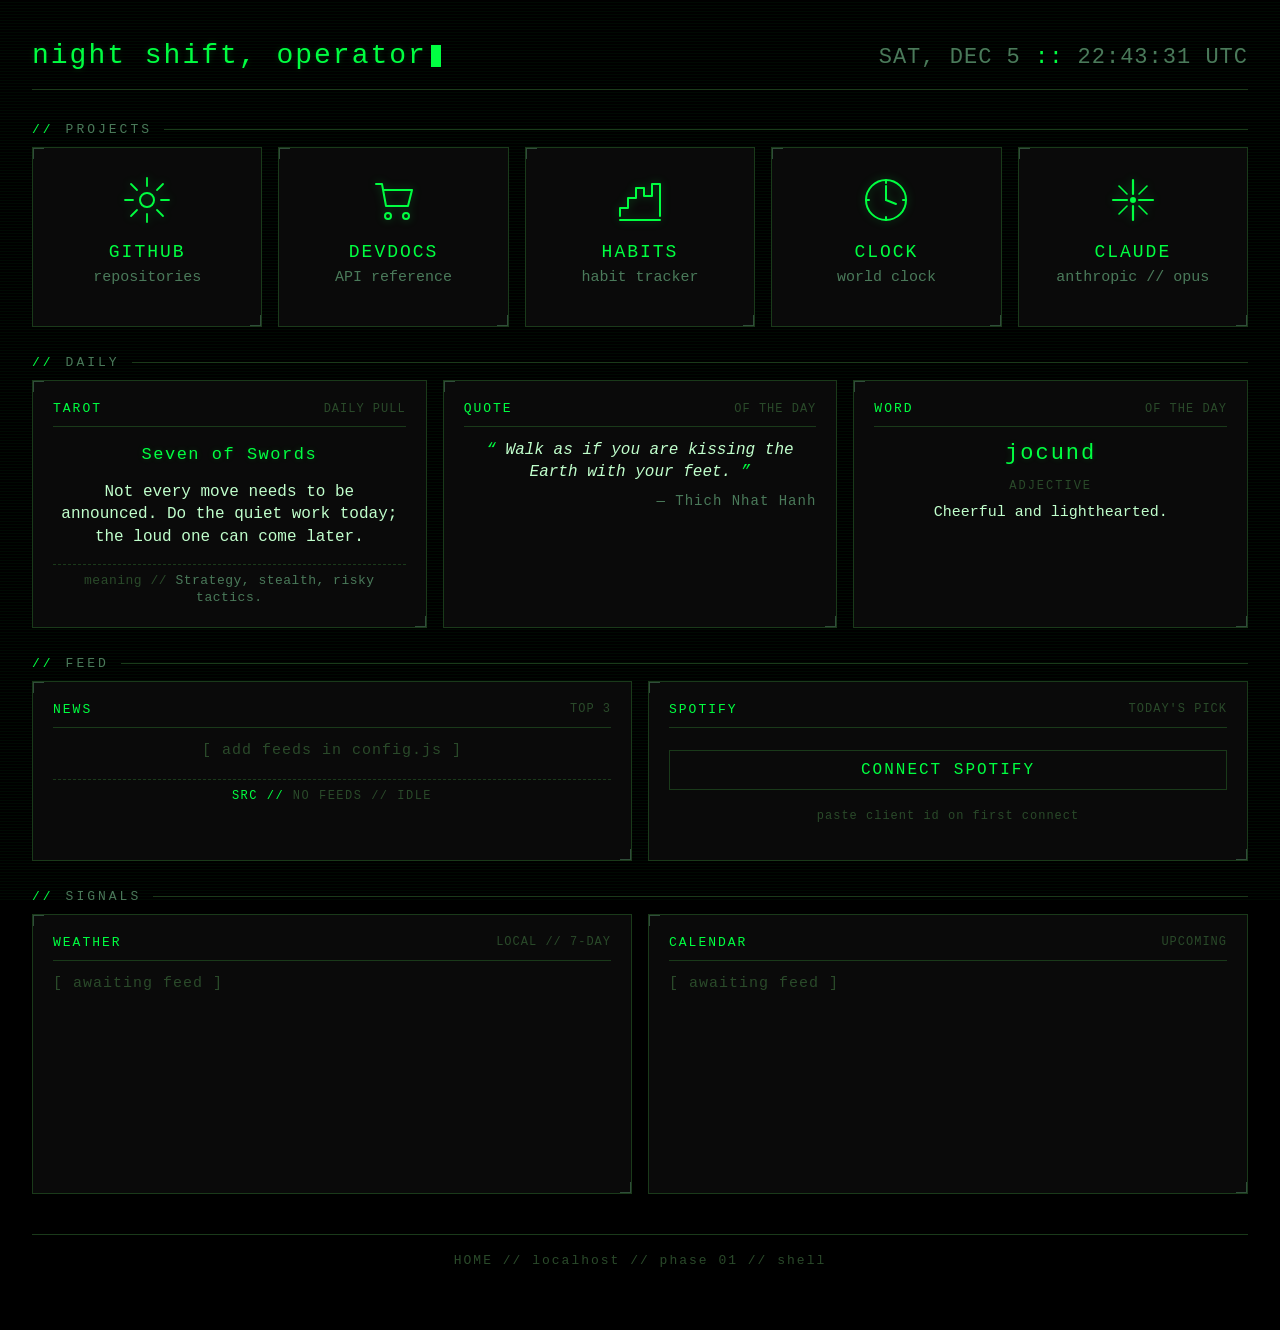
==== commit 7f2fb49f: "New-tab dashboard: main landmark and headings, no visual change axe found no main landmark, no h1 an" ====
--- a/browsers/librewolf/newtab/index.html
+++ b/browsers/librewolf/newtab/index.html
@@ -48,6 +48,9 @@
     );
   }
 
+  /* the main landmark: no box of its own, so the layout is untouched */
+  .page-main { display: contents; }
+
   .wrap {
     max-width: 1400px;
     margin: 0 auto;
@@ -483,7 +486,7 @@
 <div class="wrap">
 
   <header>
-    <div class="greeting">
+    <div class="greeting" role="heading" aria-level="1">
       <span id="greeting">boot sequence</span><span class="cursor"></span>
     </div>
     <div class="clock">
@@ -493,8 +496,10 @@
     </div>
   </header>
 
+  <div class="page-main" role="main">
+
   <!-- ===== ROW 1 — launchers ===== -->
-  <div class="row-label">PROJECTS</div>
+  <div class="row-label" role="heading" aria-level="2">PROJECTS</div>
   <section class="grid-5">
 
     <a class="card launcher" href="https://github.com">
@@ -589,7 +594,7 @@
   </section>
 
   <!-- ===== ROW 2 — daily widgets ===== -->
-  <div class="row-label">DAILY</div>
+  <div class="row-label" role="heading" aria-level="2">DAILY</div>
   <section class="grid-3">
 
 
@@ -620,7 +625,7 @@
   </section>
 
   <!-- ===== ROW 3 — news feed + spotify ===== -->
-  <div class="row-label">FEED</div>
+  <div class="row-label" role="heading" aria-level="2">FEED</div>
   <section class="grid-2">
     <article class="card widget news-widget">
       <div class="w-head">
@@ -639,7 +644,7 @@
   </section>
 
   <!-- ===== ROW 4 — weather + calendar ===== -->
-  <div class="row-label">SIGNALS</div>
+  <div class="row-label" role="heading" aria-level="2">SIGNALS</div>
   <section class="grid-2 row-lower">
 
     <article class="card widget">
@@ -659,6 +664,8 @@
     </article>
 
   </section>
+
+  </div>
 
   <footer>HOME // <span id="hostline">localhost</span> // phase 01 // shell</footer>
 
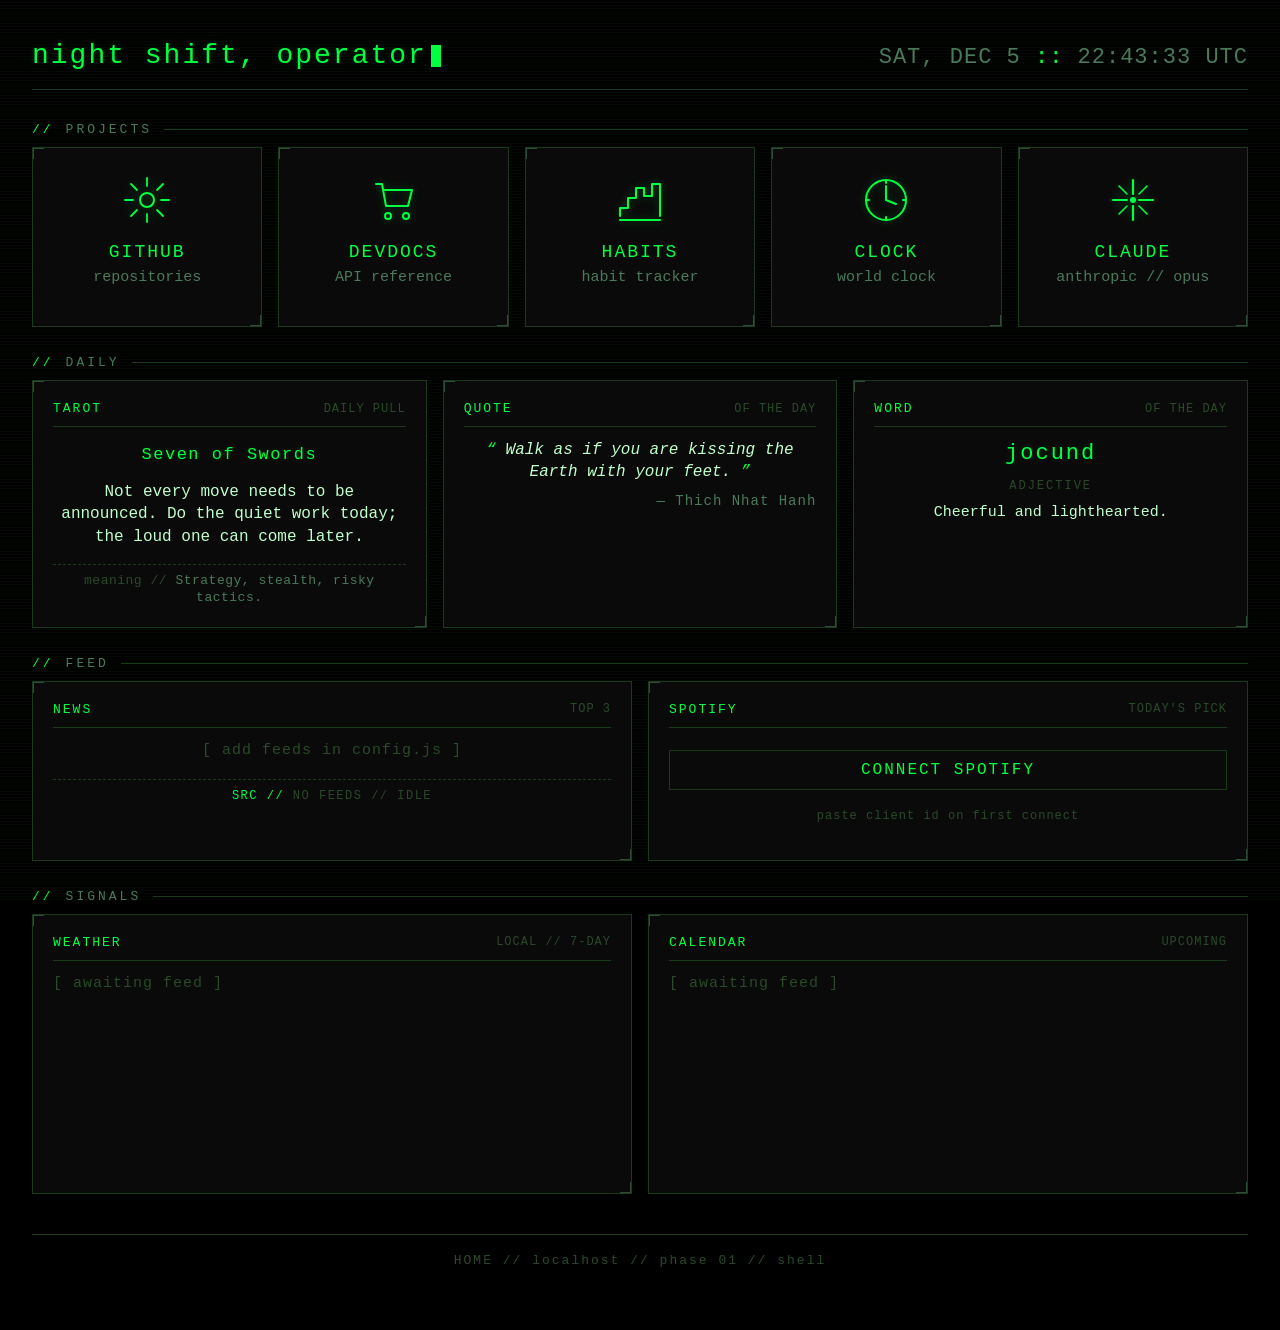
==== commit 4021901f: "New-tab dashboard: escape the quote from ZenQuotes The quote of the day comes from a third-party API" ====
--- a/browsers/librewolf/newtab/index.html
+++ b/browsers/librewolf/newtab/index.html
@@ -970,7 +970,7 @@
   }
 };
 
-/* Minimal HTML-escape for user-controlled strings (news titles). */
+/* Minimal HTML-escape for strings from outside the page (news, quotes, Spotify). */
 function escHtml(s) {
   return String(s).replace(/[&<>"']/g, ch =>
     ({ "&":"&amp;", "<":"&lt;", ">":"&gt;", '"':"&quot;", "'":"&#39;" }[ch]));
@@ -1007,8 +1007,8 @@
     const body = document.getElementById("quote-body");
     body.innerHTML = `
       <div class="content">
-        <div class="quote-text">${cached.q}</div>
-        <div class="quote-author">${cached.a}</div>
+        <div class="quote-text">${escHtml(cached.q)}</div>
+        <div class="quote-author">${escHtml(cached.a)}</div>
       </div>`;
     document.getElementById("quote-badge").textContent = "LIVE";
     return;
@@ -1024,8 +1024,8 @@
     const body = document.getElementById("quote-body");
     body.innerHTML = `
       <div class="content">
-        <div class="quote-text">${quote.q}</div>
-        <div class="quote-author">${quote.a}</div>
+        <div class="quote-text">${escHtml(quote.q)}</div>
+        <div class="quote-author">${escHtml(quote.a)}</div>
       </div>`;
     document.getElementById("quote-badge").textContent = "LIVE";
   } catch (_) {
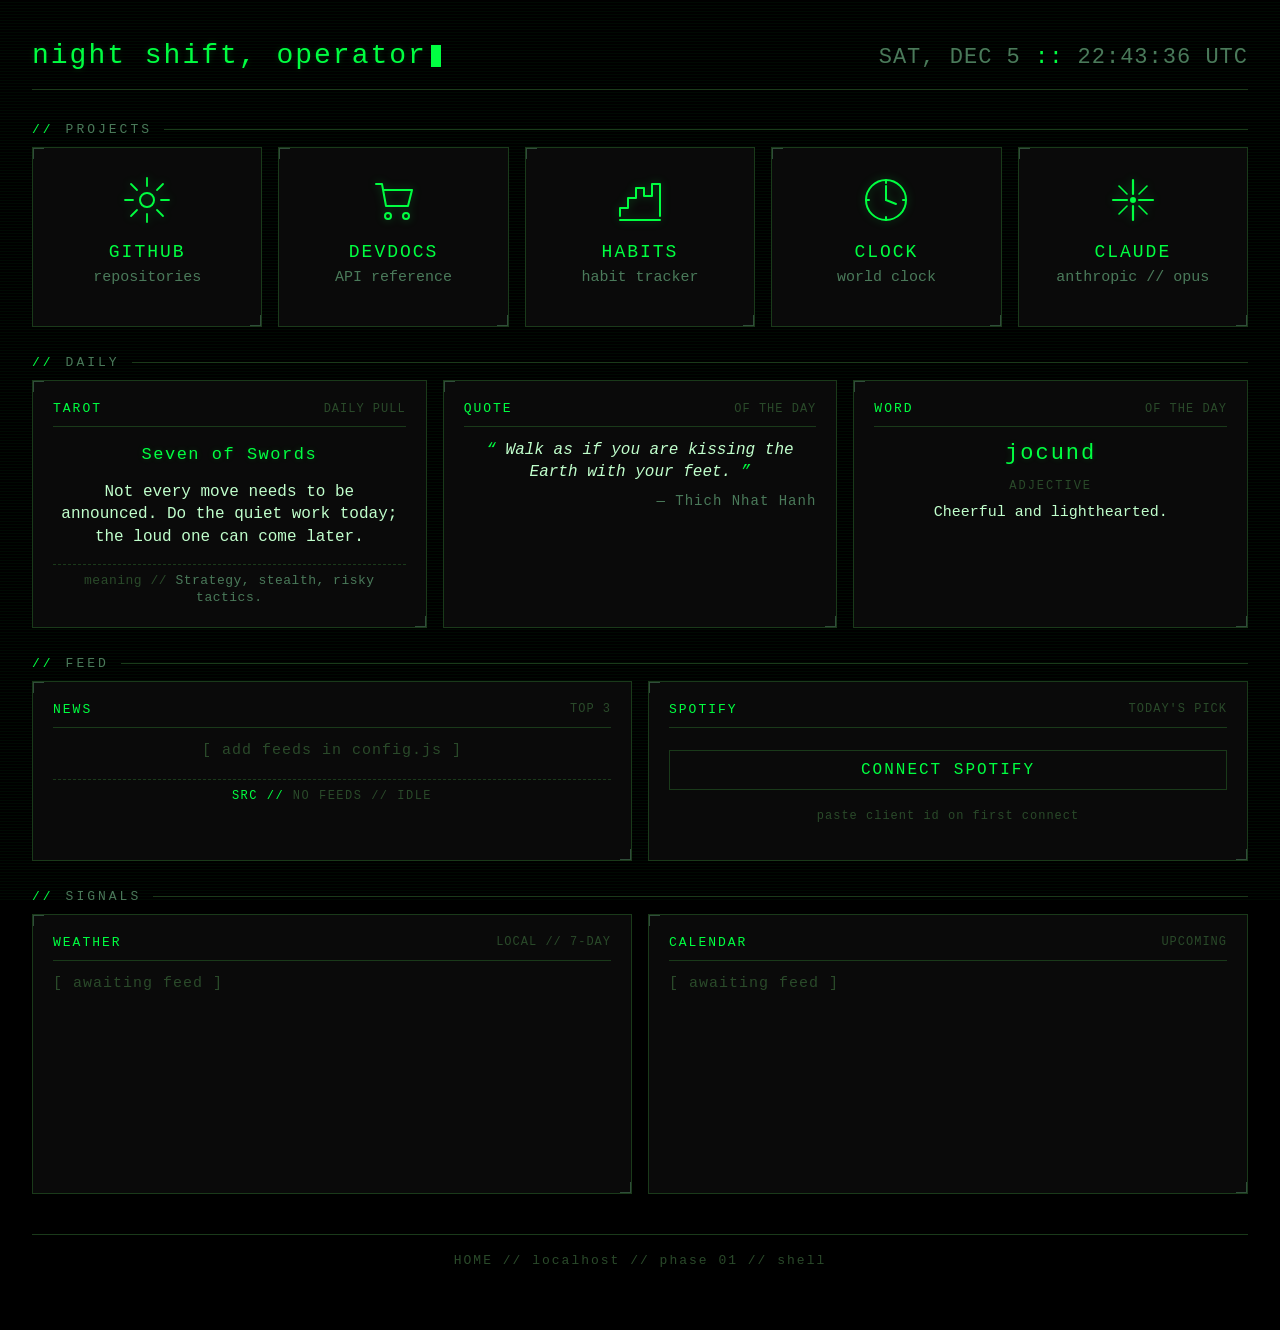
==== commit a5a8921e: "New-tab dashboard: news links are http(s) only, with real ampersands News items link to whatever the" ====
--- a/browsers/librewolf/newtab/index.html
+++ b/browsers/librewolf/newtab/index.html
@@ -1099,7 +1099,7 @@
   body.innerHTML = `
     <div class="content">
       ${items.map(it => `
-        <a class="news-item" href="${escHtml(it.url)}" target="_blank" rel="noopener noreferrer">
+        <a class="news-item" href="${escHtml(safeUrl(it.url))}" target="_blank" rel="noopener noreferrer">
           <span class="news-label">${escHtml(it.label)}</span>
           <span class="news-title">${escHtml(it.title)}</span>
         </a>`).join("")}
@@ -1121,7 +1121,19 @@
 function extractExternalUrl(descriptionHtml, fallback) {
   if (!descriptionHtml) return fallback;
   const m = descriptionHtml.match(/<a\s+href="([^"]+)"[^>]*>\s*\[link\]\s*<\/a>/i);
-  return (m && m[1]) || fallback;
+  // The href comes out of feed HTML, so its "&" may still be "&amp;".
+  return (m && m[1] && m[1].replace(/&amp;/g, "&")) || fallback;
+}
+
+// Feed links go into href: only http(s) URLs, anything else (javascript:,
+// data:, garbage) becomes "#".
+function safeUrl(u) {
+  try {
+    const parsed = new URL(u);
+    return parsed.protocol === "http:" || parsed.protocol === "https:" ? parsed.href : "#";
+  } catch (_) {
+    return "#";
+  }
 }
 
 async function fetchFeed(feed) {
